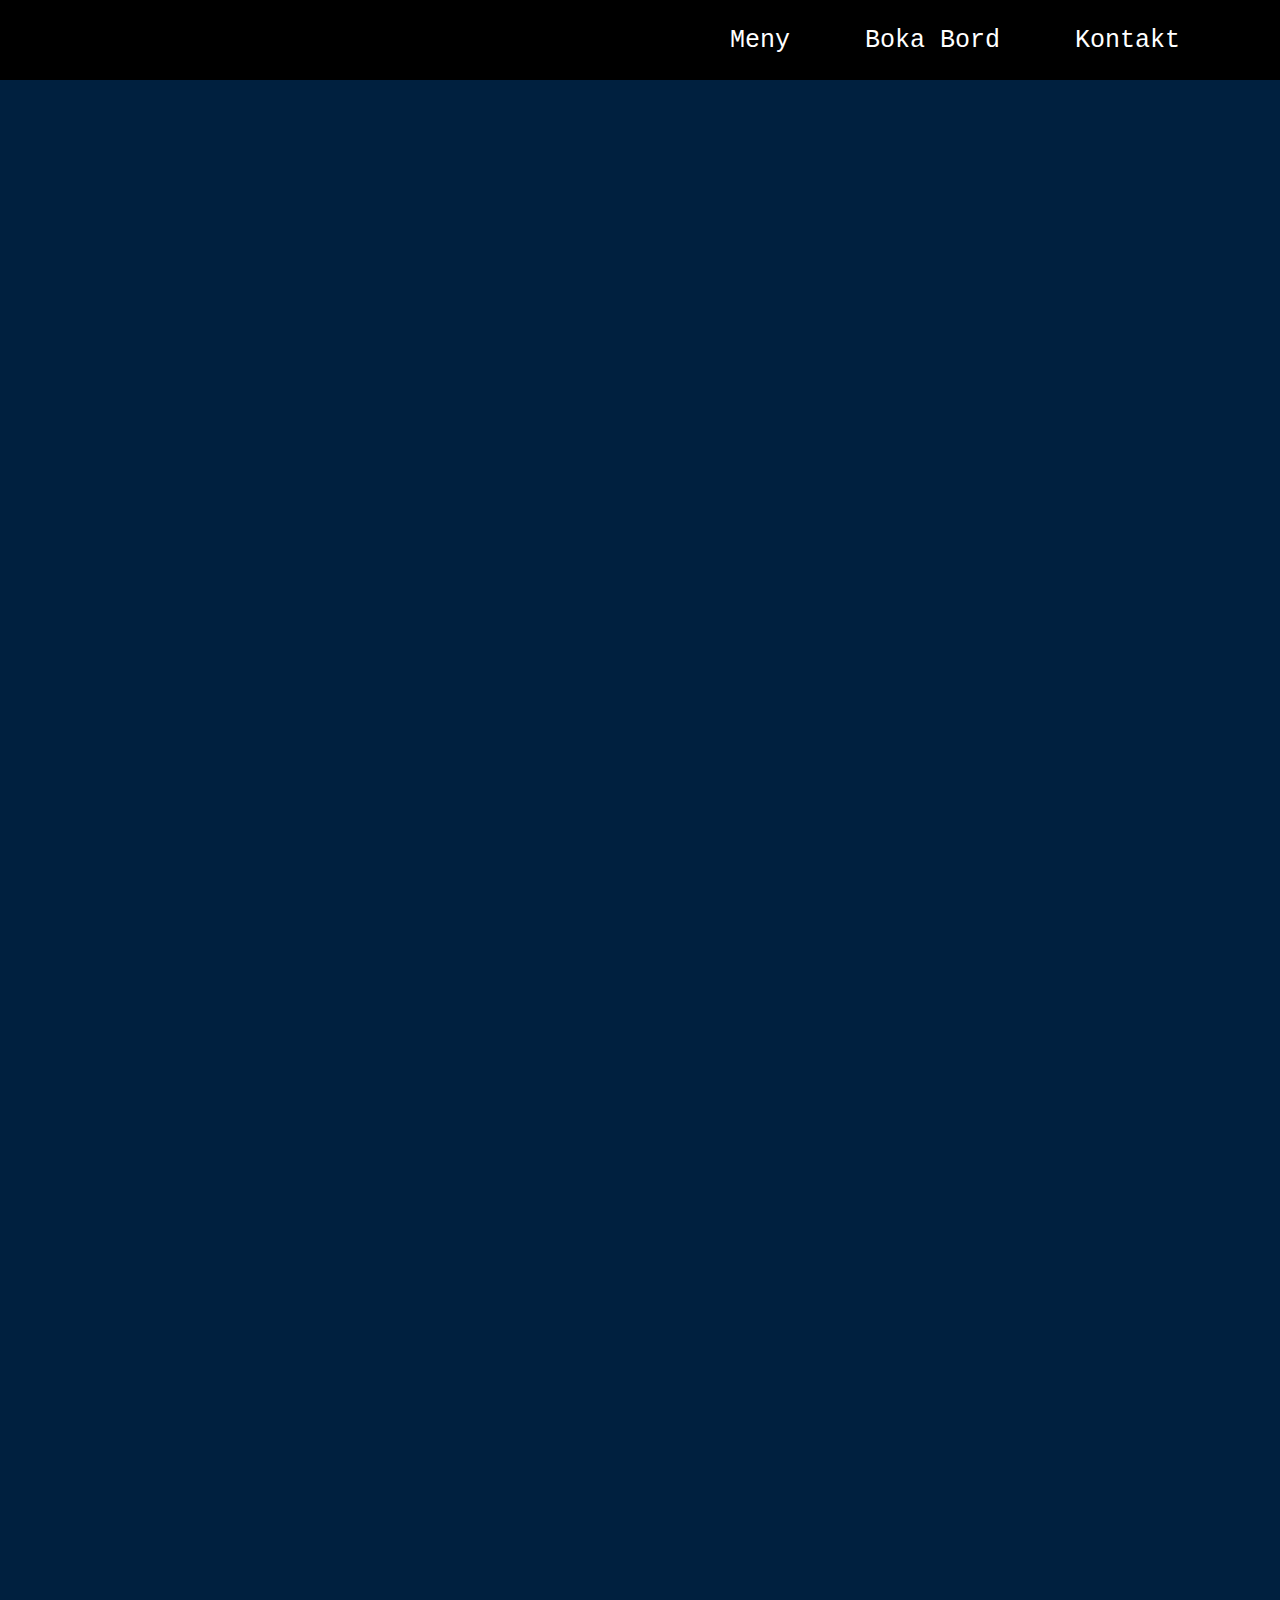
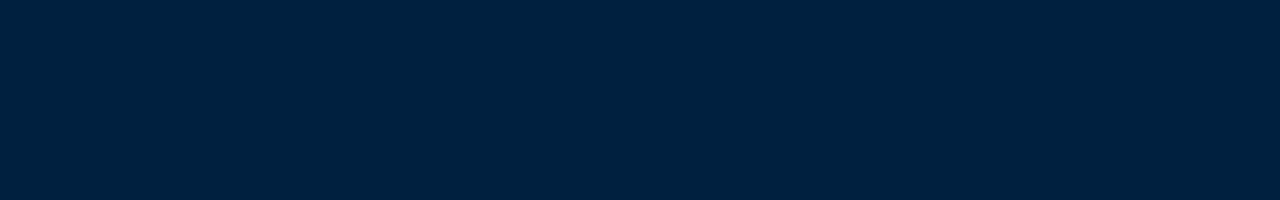
==== index.html @ 2d746c1a "Början på hemsidan" ====
<!DOCTYPE html>
<html lang="en">
<head>
    <meta charset="UTF-8">
    <meta http-equiv="X-UA-Compatible" content="IE=edge">
    <meta name="viewport" content="width=device-width, initial-scale=1.0">
    <title></title>
    <link rel="stylesheet" href="css/style.css">
</head>
<body>
    <header>
        <nav>
            <list id="lista">
                <div class="menu">Meny</div>
                <div class="menu">Boka Bord</div>
                <div class="menu">Kontakt</div>
            </list>
        </nav>
    </header>
</body>
</html>
---- css/style.css ----
*{
    margin: 0;
    padding: 0;
    box-sizing: border-box;
}   

body{
    height: 200vh;
    background-color:#00203FFF;
}

header{
    background:black;
    height: 80px;
    display: flex;
    align-items: center;
    justify-content: right;
}

nav{
    display: flex;
    width: 600px;
    align-items: center;
    justify-content: space-evenly;
    margin-right: 25px;
}

#lista{
    display: flex;
    justify-content: space-evenly;
    width: 650px;
}

.menu{
    text-decoration: none;
    color: white;
    font-family: 'Roboto Mono', monospace;;
    font-size: 25px;
}

.menu:hover{
    font-weight: bold;
}
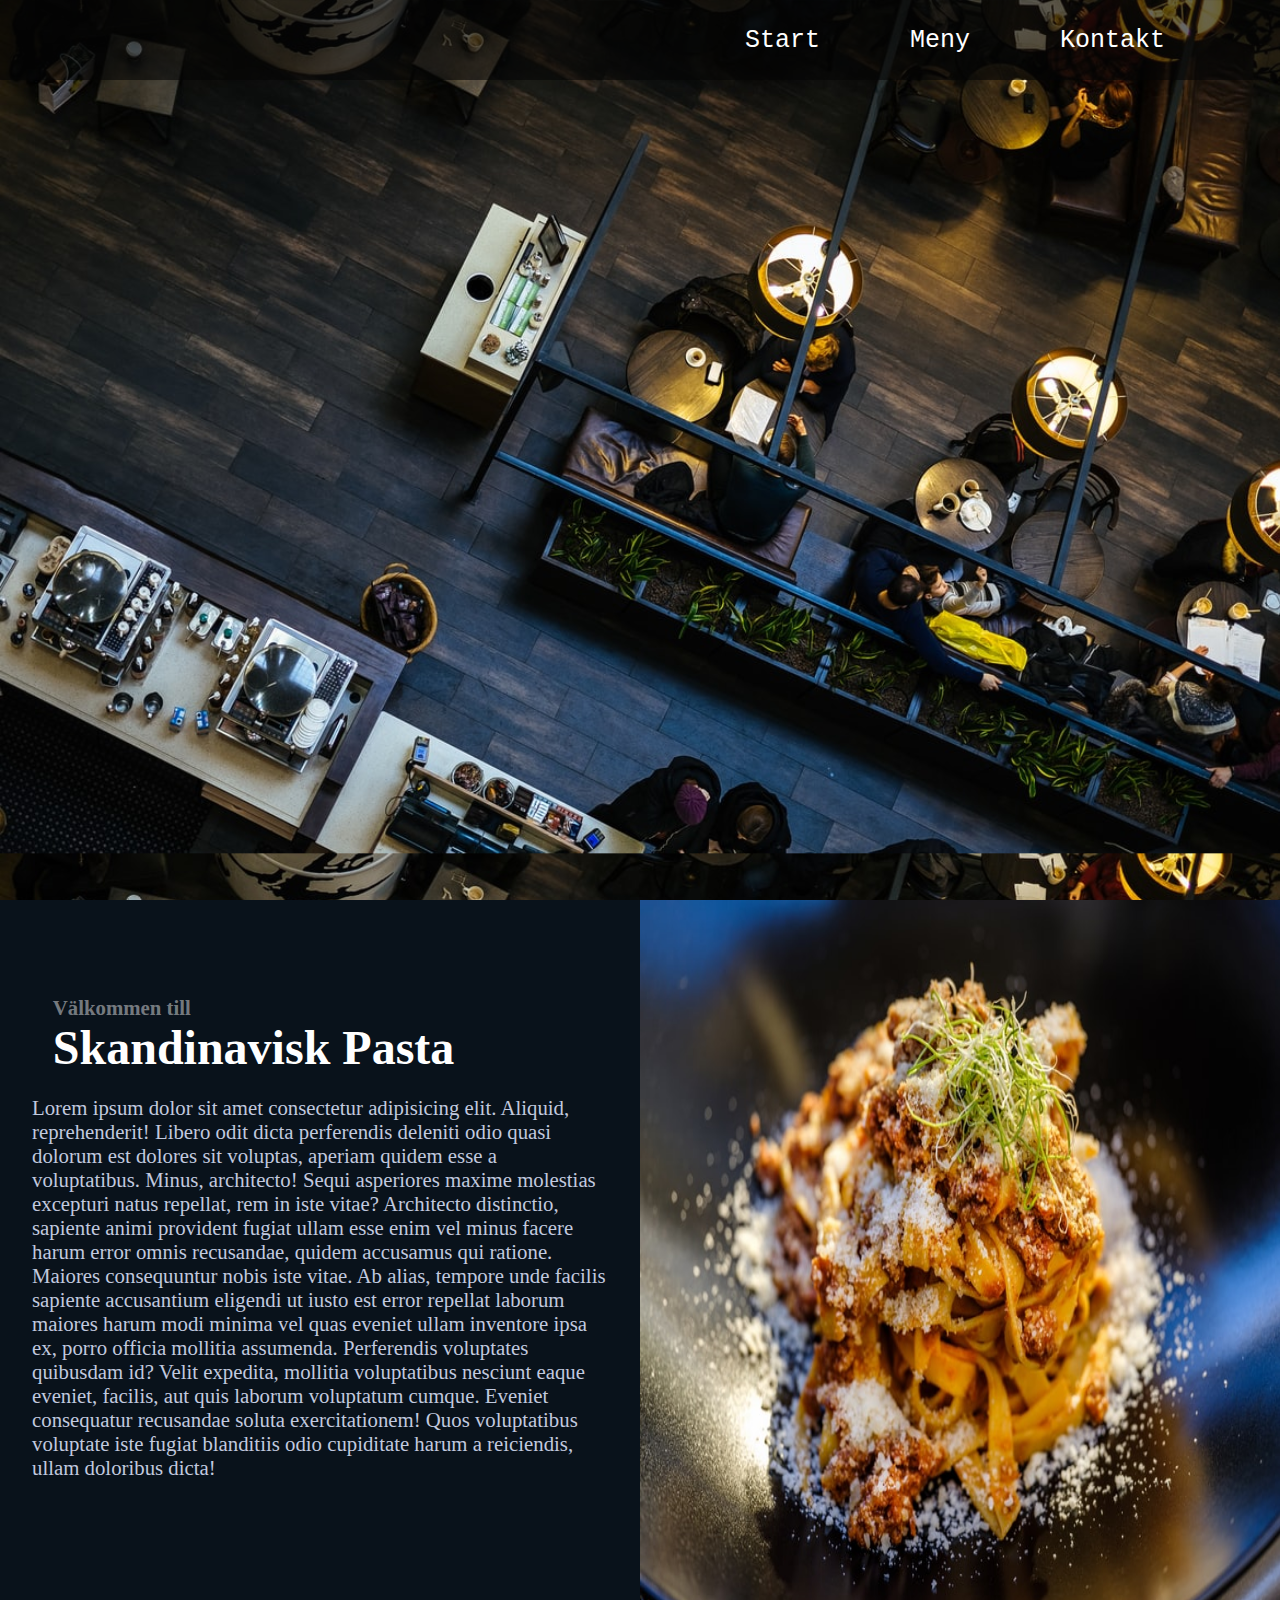
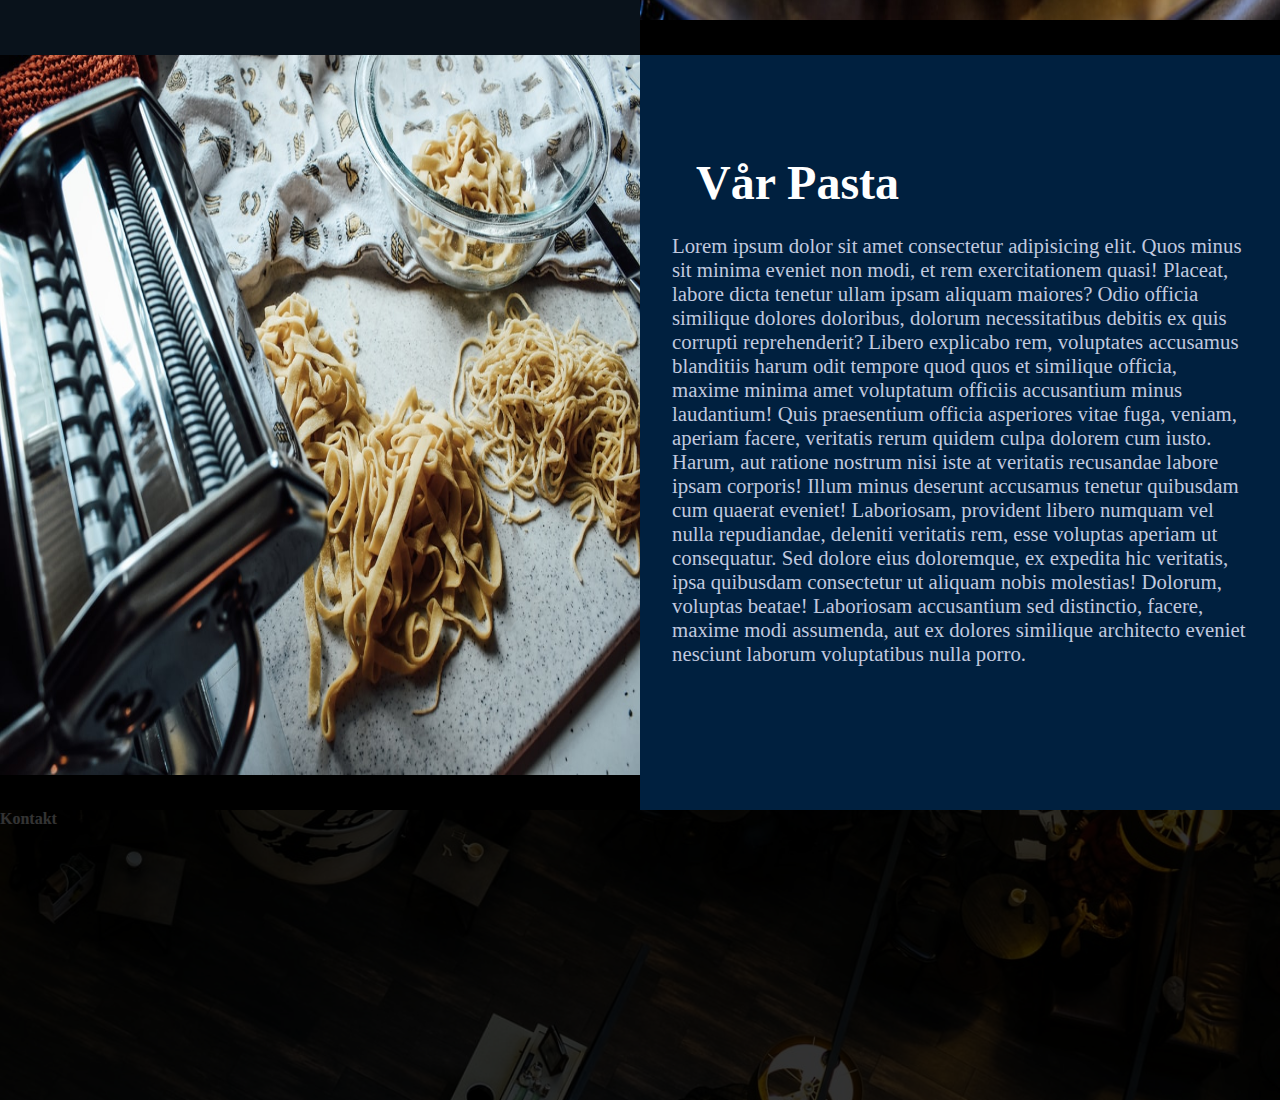
==== commit 9890e054: "Upptatering 8 dec" ====
--- a/index.html
+++ b/index.html
@@ -4,18 +4,50 @@
     <meta charset="UTF-8">
     <meta http-equiv="X-UA-Compatible" content="IE=edge">
     <meta name="viewport" content="width=device-width, initial-scale=1.0">
-    <title></title>
-    <link rel="stylesheet" href="css/style.css">
+    <title>Skandinavisk Pasta</title>
+    <link rel="stylesheet" href="css/style_index.css">
 </head>
 <body>
-    <header>
-        <nav>
-            <list id="lista">
-                <div class="menu">Meny</div>
-                <div class="menu">Boka Bord</div>
-                <div class="menu">Kontakt</div>
-            </list>
-        </nav>
-    </header>
+    <div id="wrapper">
+        <header>
+            <nav>
+                <list id="lista">
+                    <div class="menu">Start</div>
+                    <div class="menu"><a href="menu.html">Meny</a></div>
+                    <div class="menu"><a href="contact.html">Kontakt</a></div>
+                </list>
+            </nav>
+
+        </header>
+    </div>
+    
+    <div id="info">
+        <article id="article1">
+            <div id="info_pasta">
+                <div class="text_box">
+                    <div id="title_pasta"> 
+                        <h2 id="valkommen">Välkommen till</h2> 
+                        <h1 id="skandinavisk">Skandinavisk Pasta</h1> 
+                    </div>
+                    <p1 id="text_pasta">Lorem ipsum dolor sit amet consectetur adipisicing elit. Aliquid, reprehenderit! Libero odit dicta perferendis deleniti odio quasi dolorum est dolores sit voluptas, aperiam quidem esse a voluptatibus. Minus, architecto! Sequi asperiores maxime molestias excepturi natus repellat, rem in iste vitae? Architecto distinctio, sapiente animi provident fugiat ullam esse enim vel minus facere harum error omnis recusandae, quidem accusamus qui ratione. Maiores consequuntur nobis iste vitae. Ab alias, tempore unde facilis sapiente accusantium eligendi ut iusto est error repellat laborum maiores harum modi minima vel quas eveniet ullam inventore ipsa ex, porro officia mollitia assumenda. Perferendis voluptates quibusdam id? Velit expedita, mollitia voluptatibus nesciunt eaque eveniet, facilis, aut quis laborum voluptatum cumque. Eveniet consequatur recusandae soluta exercitationem! Quos voluptatibus voluptate iste fugiat blanditiis odio cupiditate harum a reiciendis, ullam doloribus dicta!</p1>
+                </div>
+            </div>
+            <img src="img/pasta bolognese.jfif" alt="Pasta Bolognese" id="pasta">
+        </article>
+
+        <article id="article2">
+            <img src="img/pasta maskin.jfif" alt="Pasta Maskin" id="pasta_machine">
+            <div id="info_pasta_machine">
+                <div class="text_box">
+                    <h1 id="title_pasta_machine">Vår Pasta</h1>
+                    <p1 id="text_pasta_machine">Lorem ipsum dolor sit amet consectetur adipisicing elit. Quos minus sit minima eveniet non modi, et rem exercitationem quasi! Placeat, labore dicta tenetur ullam ipsam aliquam maiores? Odio officia similique dolores doloribus, dolorum necessitatibus debitis ex quis corrupti reprehenderit? Libero explicabo rem, voluptates accusamus blanditiis harum odit tempore quod quos et similique officia, maxime minima amet voluptatum officiis accusantium minus laudantium! Quis praesentium officia asperiores vitae fuga, veniam, aperiam facere, veritatis rerum quidem culpa dolorem cum iusto. Harum, aut ratione nostrum nisi iste at veritatis recusandae labore ipsam corporis! Illum minus deserunt accusamus tenetur quibusdam cum quaerat eveniet! Laboriosam, provident libero numquam vel nulla repudiandae, deleniti veritatis rem, esse voluptas aperiam ut consequatur. Sed dolore eius doloremque, ex expedita hic veritatis, ipsa quibusdam consectetur ut aliquam nobis molestias! Dolorum, voluptas beatae! Laboriosam accusantium sed distinctio, facere, maxime modi assumenda, aut ex dolores similique architecto eveniet nesciunt laborum voluptatibus nulla porro.</p2>
+                </div>
+            </div>
+        </article>
+
+        <footer>
+            <h1 id="footer_text">Kontakt</h1>
+        </footer>
+    </div>
 </body>
 </html>--- a/css/style_index.css
+++ b/css/style_index.css
@@ -0,0 +1,154 @@
+*{
+    margin: 0;
+    padding: 0;
+    box-sizing: border-box;
+    
+}   
+
+#wrapper{
+    background-image:url(../img/startbild.jfif);
+    background-size: 100%;
+    height: 100vh;
+}
+
+#info{
+    height: 200vh;
+    background-color: black;
+    display: grid;
+    grid-template-columns: 1fr;
+    grid-template-rows: 1fr 1fr 290px;
+    grid-template-areas: 
+        "a1"
+        "a2"
+        "fo"
+    ;
+}
+
+header{
+    background:rgba(5, 5, 5, 0.6);
+    height: 80px;
+    display: flex;
+    align-items: center;
+    justify-content: right; 
+}
+
+nav{
+    display: flex;
+    width: 600px;
+    align-items: center;
+    justify-content: space-evenly;
+    margin-right: 25px;
+}
+
+#lista{
+    display: flex;
+    justify-content: space-evenly;
+    width: 650px;
+}
+
+.menu{
+    text-decoration: none;
+    color: white;
+    font-family: 'Roboto Mono', monospace;;
+    font-size: 25px;
+}
+
+a{
+    text-decoration: none;
+    color: white;
+}
+
+.menu:hover{
+    font-weight: bold;
+}
+
+#article1{
+    grid-area: a1;
+    display: flex;
+    justify-content: space-between;
+    background-color: none;
+}
+
+#pasta{
+    width: 50vw;
+    height: 80vh;
+}
+
+#info_pasta{
+    width: 50vw;
+    background-color: rgb(9, 18, 27);
+    display: flex;
+    justify-content: center;
+    align-items: center;
+}
+
+.text_box{
+    width: 90%;
+    height: 80%;
+}
+
+#title_pasta{
+    margin: 1.3rem;
+    background-color: none;
+}
+
+#valkommen{
+    font-size: 1.3rem;
+    color: rgba(255, 255, 255, 0.452);
+}
+
+#skandinavisk{
+    color: white;
+    font-size: 3rem;
+}
+
+#text_pasta{
+    color: rgb(193, 201, 223);
+    font-size: 1.3rem;
+    background-color: none;
+}
+
+#article2{
+    grid-area: a2;
+    display: flex;
+    justify-content: space-between;
+    background-color: none;
+}
+
+#pasta_machine{
+    width: 50vw;
+    height: 80vh;
+}
+
+#info_pasta_machine{
+    width: 50vw;
+    background-color: #00203FFF;
+    display: flex;
+    align-items: center;
+    justify-content: center;
+}
+
+#title_pasta_machine{
+    color: white;
+    font-size: 3rem;
+    margin: 1.5rem;
+    background-color: none;
+}
+
+#text_pasta_machine{
+    color: rgb(193, 201, 223);
+    font-size: 1.3rem;
+    background-color: none;
+}
+
+footer{
+    grid-area: fo;
+    background-image:url(../img/startbild.jfif);
+    background-size: 100%;
+    opacity: 0.2;
+}
+
+#footer_text{
+    font-size: 1rem;
+    color: white;
+}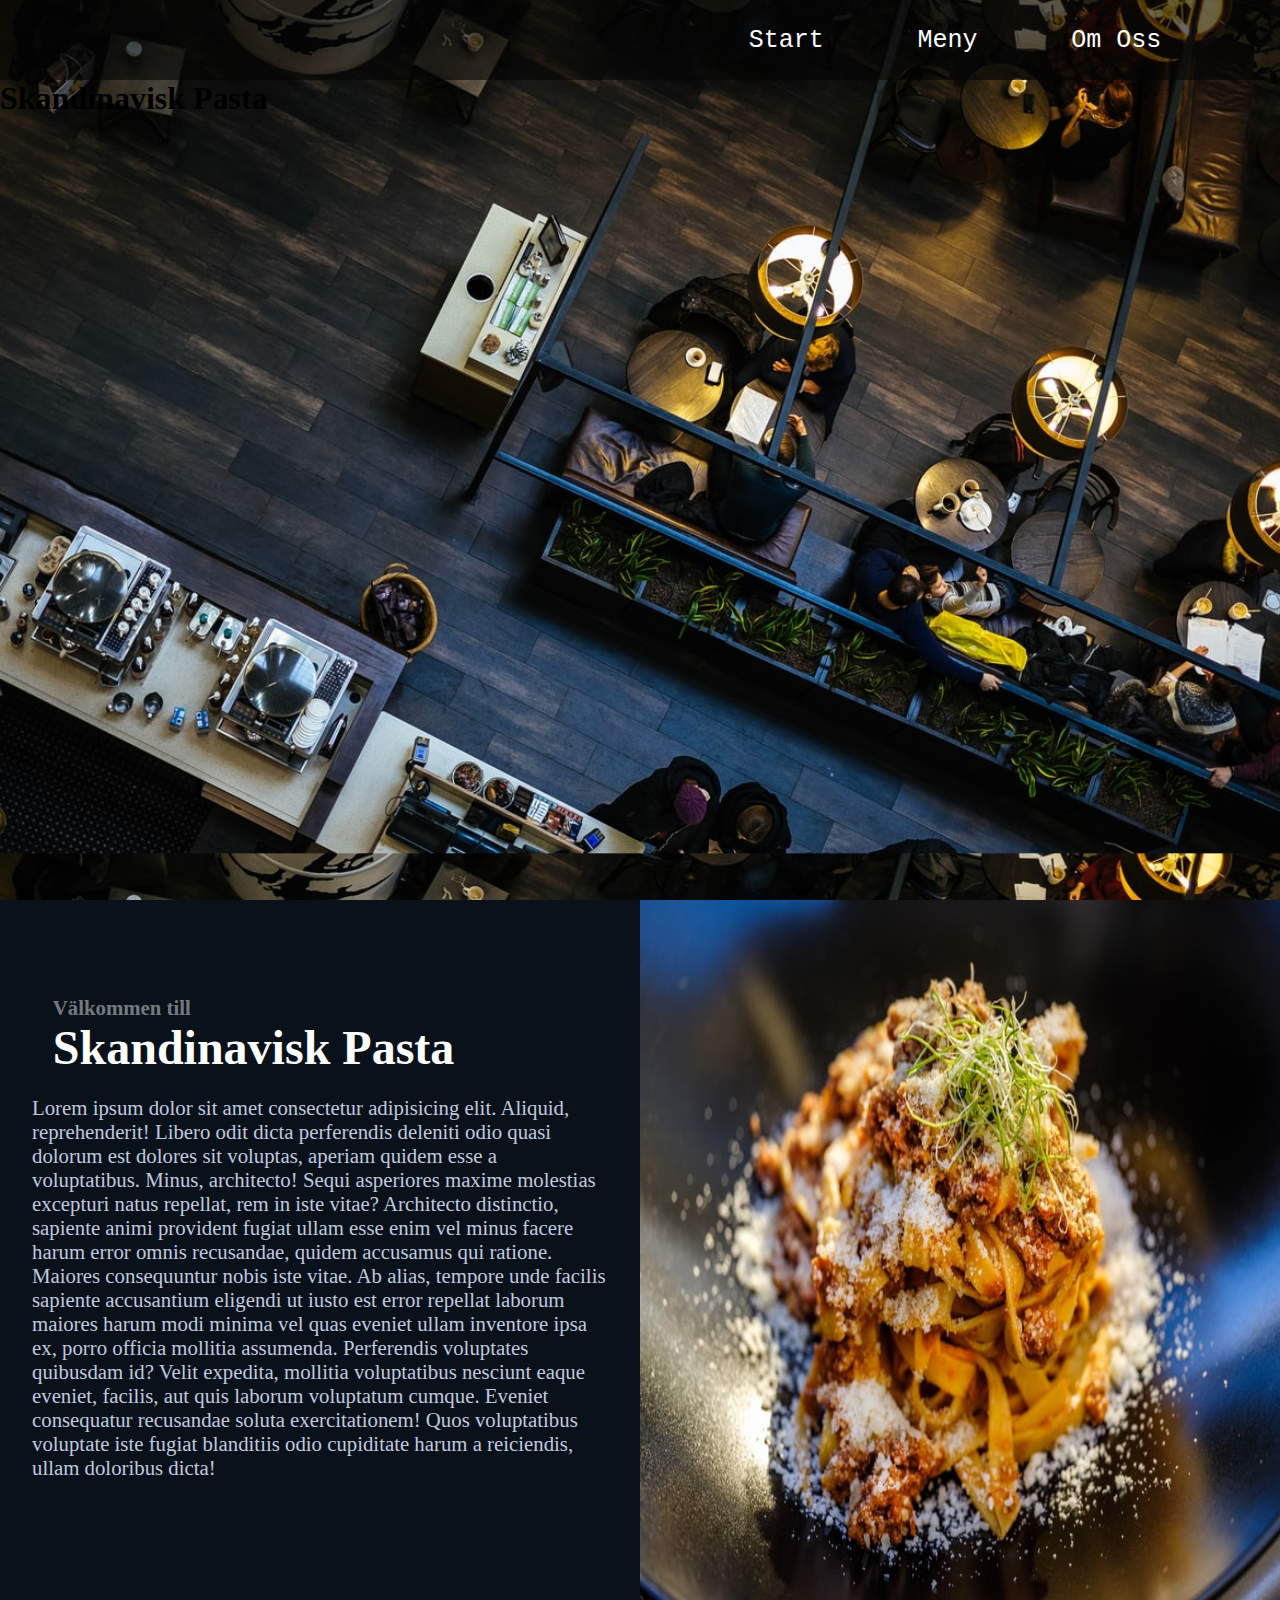
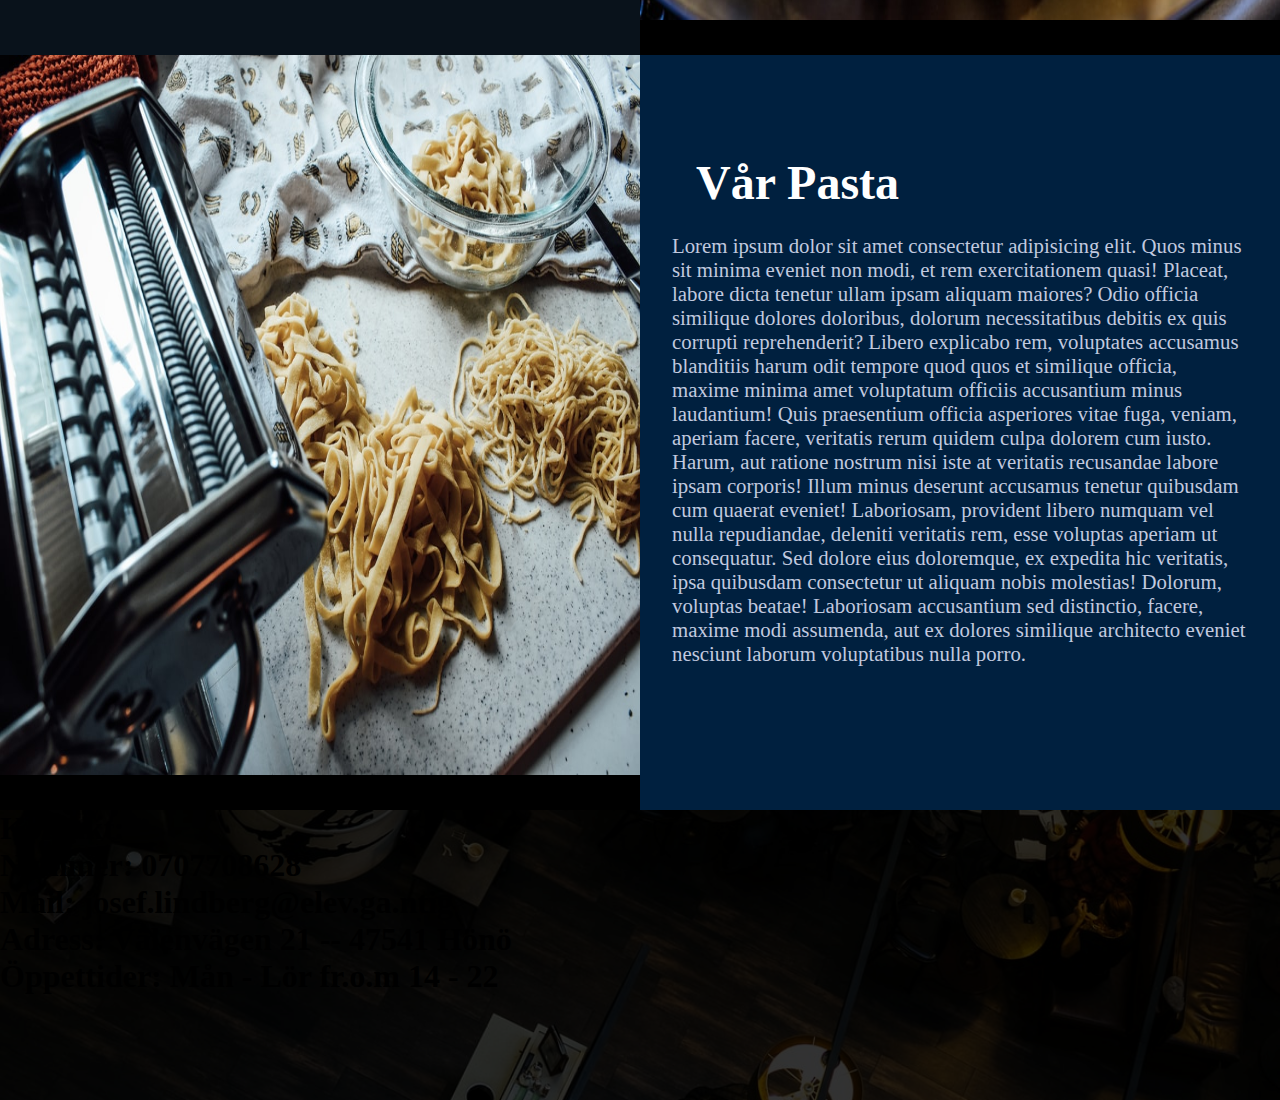
==== commit 36938f7b: "sista uppladdningen" ====
--- a/index.html
+++ b/index.html
@@ -12,13 +12,19 @@
         <header>
             <nav>
                 <list id="lista">
-                    <div class="menu">Start</div>
+                    <div class="menu"><a href="index.html">Start</a></div>
                     <div class="menu"><a href="menu.html">Meny</a></div>
-                    <div class="menu"><a href="contact.html">Kontakt</a></div>
+                    <div class="menu"><a href="about.html">Om Oss</a></div>
                 </list>
             </nav>
+        </header>
 
-        </header>
+        <div id="title_area">
+            <div id ="title_box">
+                <h1 id="title">Skandinavisk Pasta</h1>
+            </div>
+        </div>
+
     </div>
     
     <div id="info">
@@ -32,7 +38,7 @@
                     <p1 id="text_pasta">Lorem ipsum dolor sit amet consectetur adipisicing elit. Aliquid, reprehenderit! Libero odit dicta perferendis deleniti odio quasi dolorum est dolores sit voluptas, aperiam quidem esse a voluptatibus. Minus, architecto! Sequi asperiores maxime molestias excepturi natus repellat, rem in iste vitae? Architecto distinctio, sapiente animi provident fugiat ullam esse enim vel minus facere harum error omnis recusandae, quidem accusamus qui ratione. Maiores consequuntur nobis iste vitae. Ab alias, tempore unde facilis sapiente accusantium eligendi ut iusto est error repellat laborum maiores harum modi minima vel quas eveniet ullam inventore ipsa ex, porro officia mollitia assumenda. Perferendis voluptates quibusdam id? Velit expedita, mollitia voluptatibus nesciunt eaque eveniet, facilis, aut quis laborum voluptatum cumque. Eveniet consequatur recusandae soluta exercitationem! Quos voluptatibus voluptate iste fugiat blanditiis odio cupiditate harum a reiciendis, ullam doloribus dicta!</p1>
                 </div>
             </div>
-            <img src="img/pasta bolognese.jfif" alt="Pasta Bolognese" id="pasta">
+            <img src="img/pasta bolognese.jpg" alt="Pasta Bolognese" id="pasta">
         </article>
 
         <article id="article2">
@@ -46,7 +52,15 @@
         </article>
 
         <footer>
-            <h1 id="footer_text">Kontakt</h1>
+            <div id="footer_box">
+                <div id="contact_box">
+                    <h1 id="contact_title">Kontakt:</h1>
+                    <h1 class="contact_text">Nummer: 0707708628</h1>
+                    <h1 class="contact_text">Mail: josef.lindberg@elev.ga.ntig</h1>
+                    <h1 class="contact_text">Adress: Välenvägen 21 -- 47541 Hönö</h1>
+                    <h1 class="contact_text">Öppettider: Mån - Lör fr.o.m 14 - 22</h1>
+                </div>
+            </div>
         </footer>
     </div>
 </body>
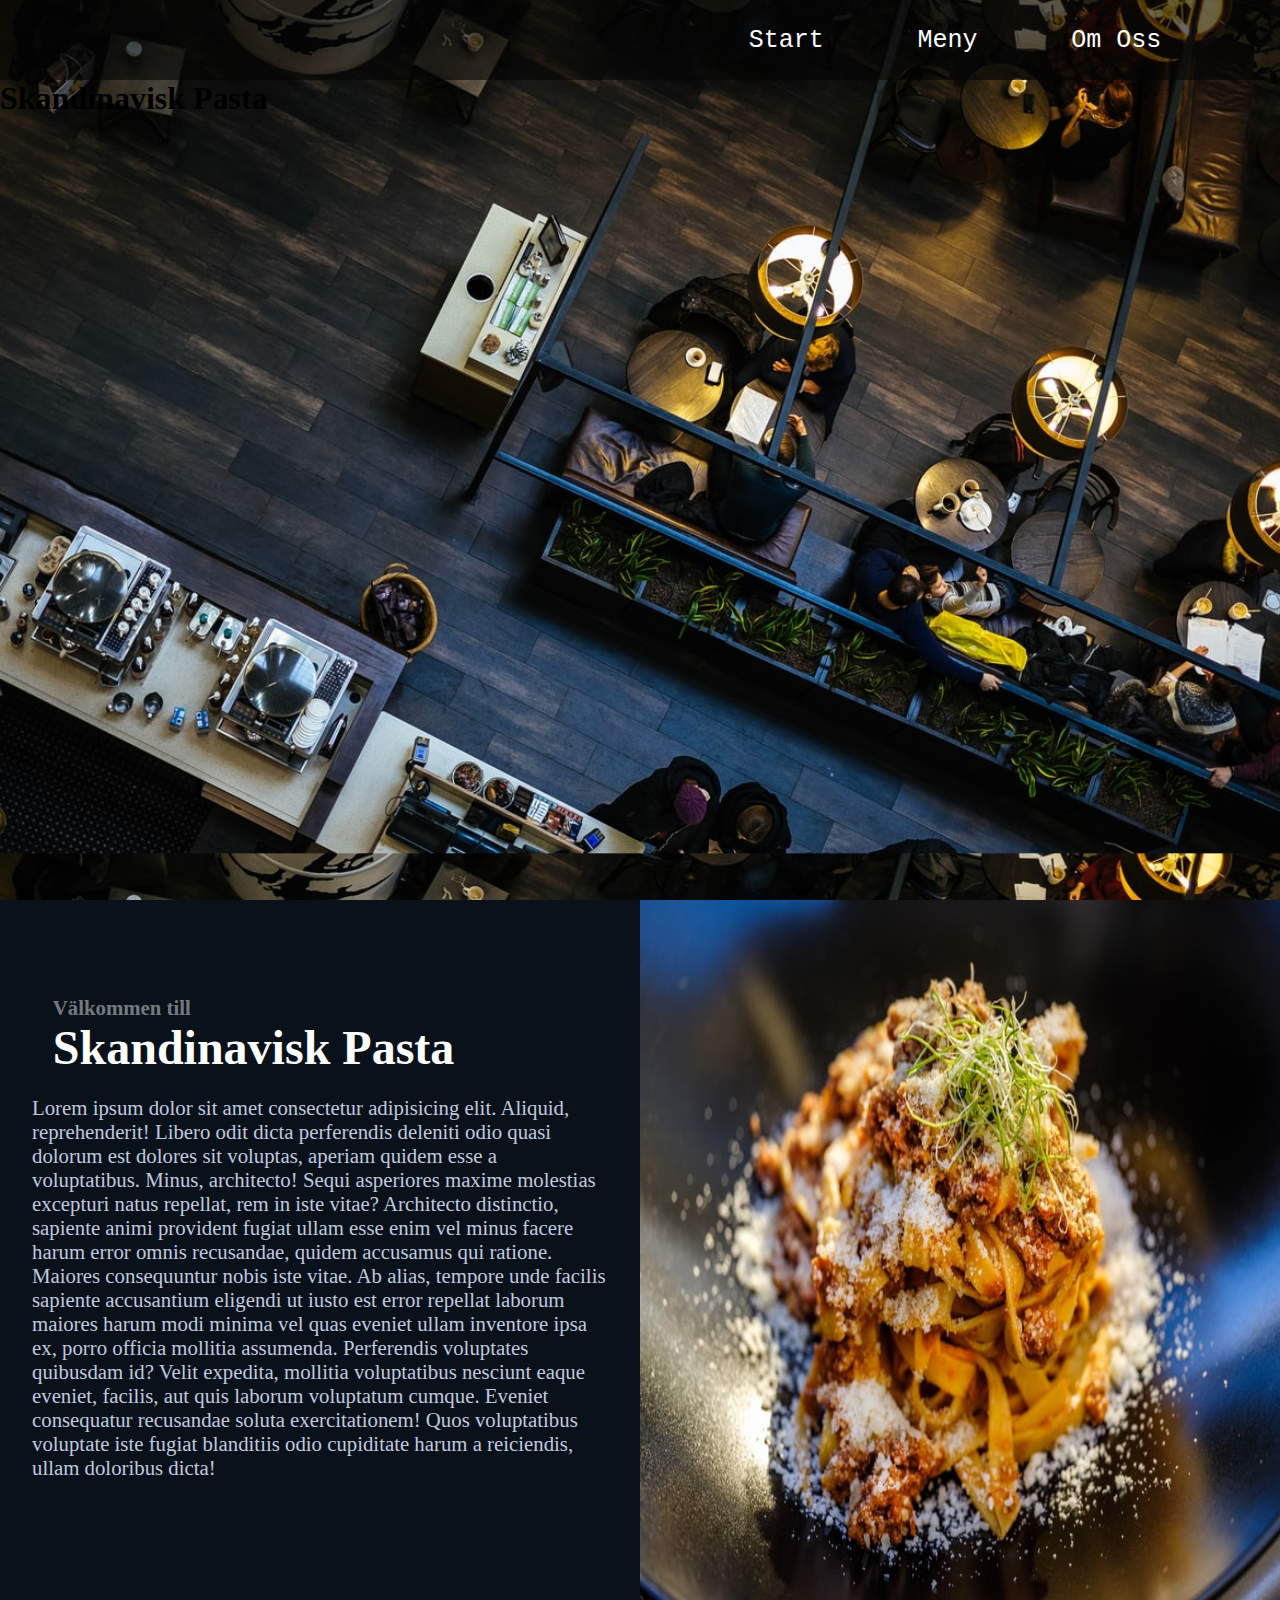
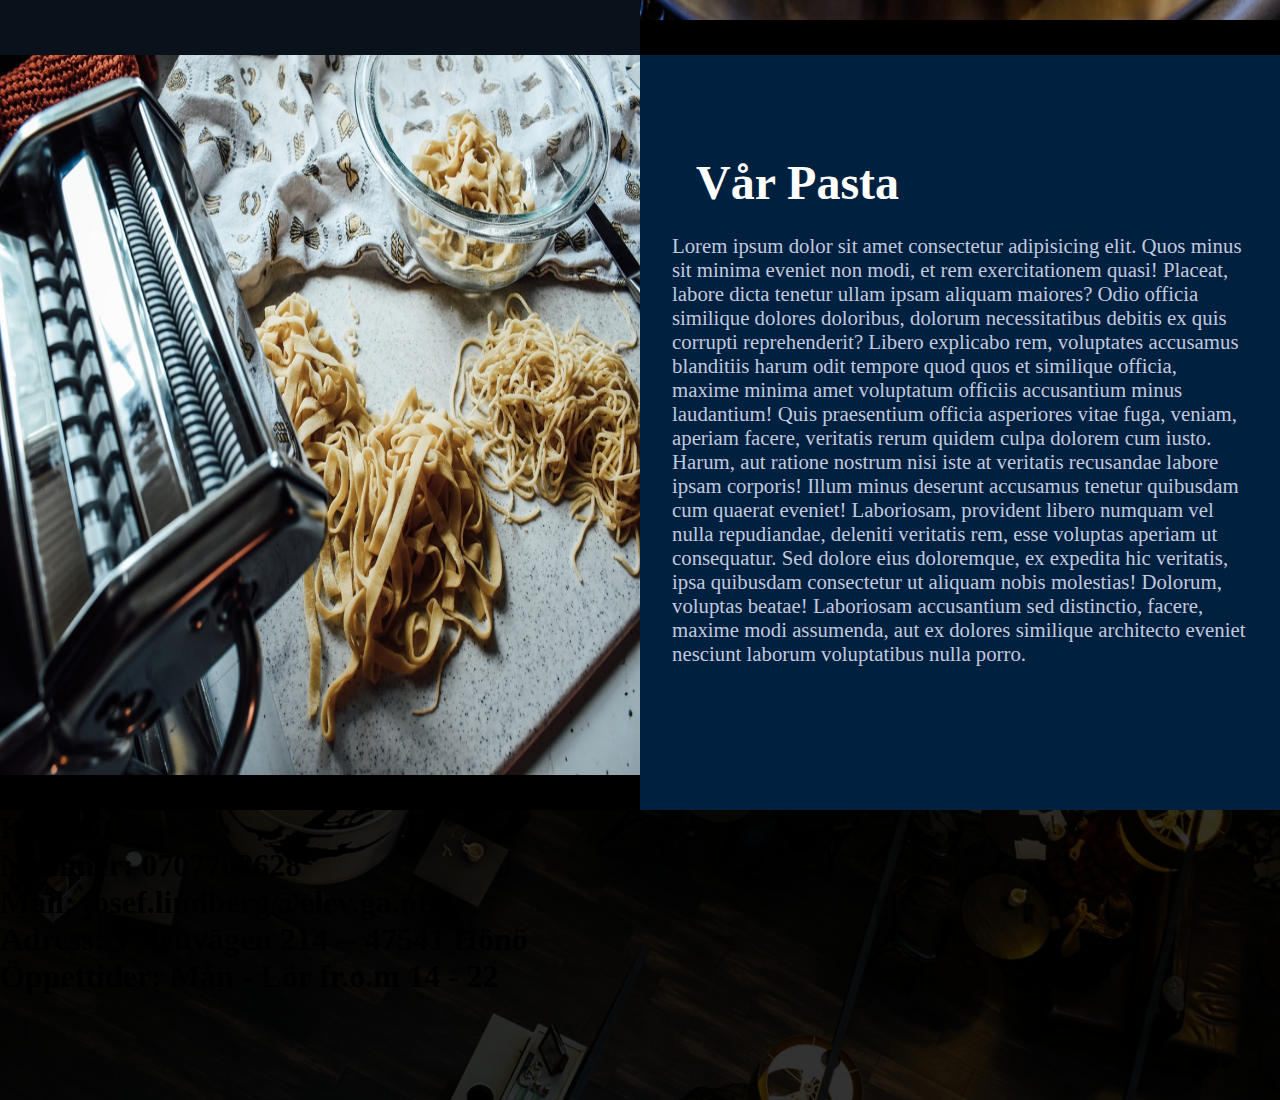
==== commit 84ec9548: "Sista inlämningen" ====
--- a/index.html
+++ b/index.html
@@ -57,7 +57,7 @@
                     <h1 id="contact_title">Kontakt:</h1>
                     <h1 class="contact_text">Nummer: 0707708628</h1>
                     <h1 class="contact_text">Mail: josef.lindberg@elev.ga.ntig</h1>
-                    <h1 class="contact_text">Adress: Välenvägen 21 -- 47541 Hönö</h1>
+                    <h1 class="contact_text">Adress: Välenvägen 214 -- 47541 Hönö</h1>
                     <h1 class="contact_text">Öppettider: Mån - Lör fr.o.m 14 - 22</h1>
                 </div>
             </div>
